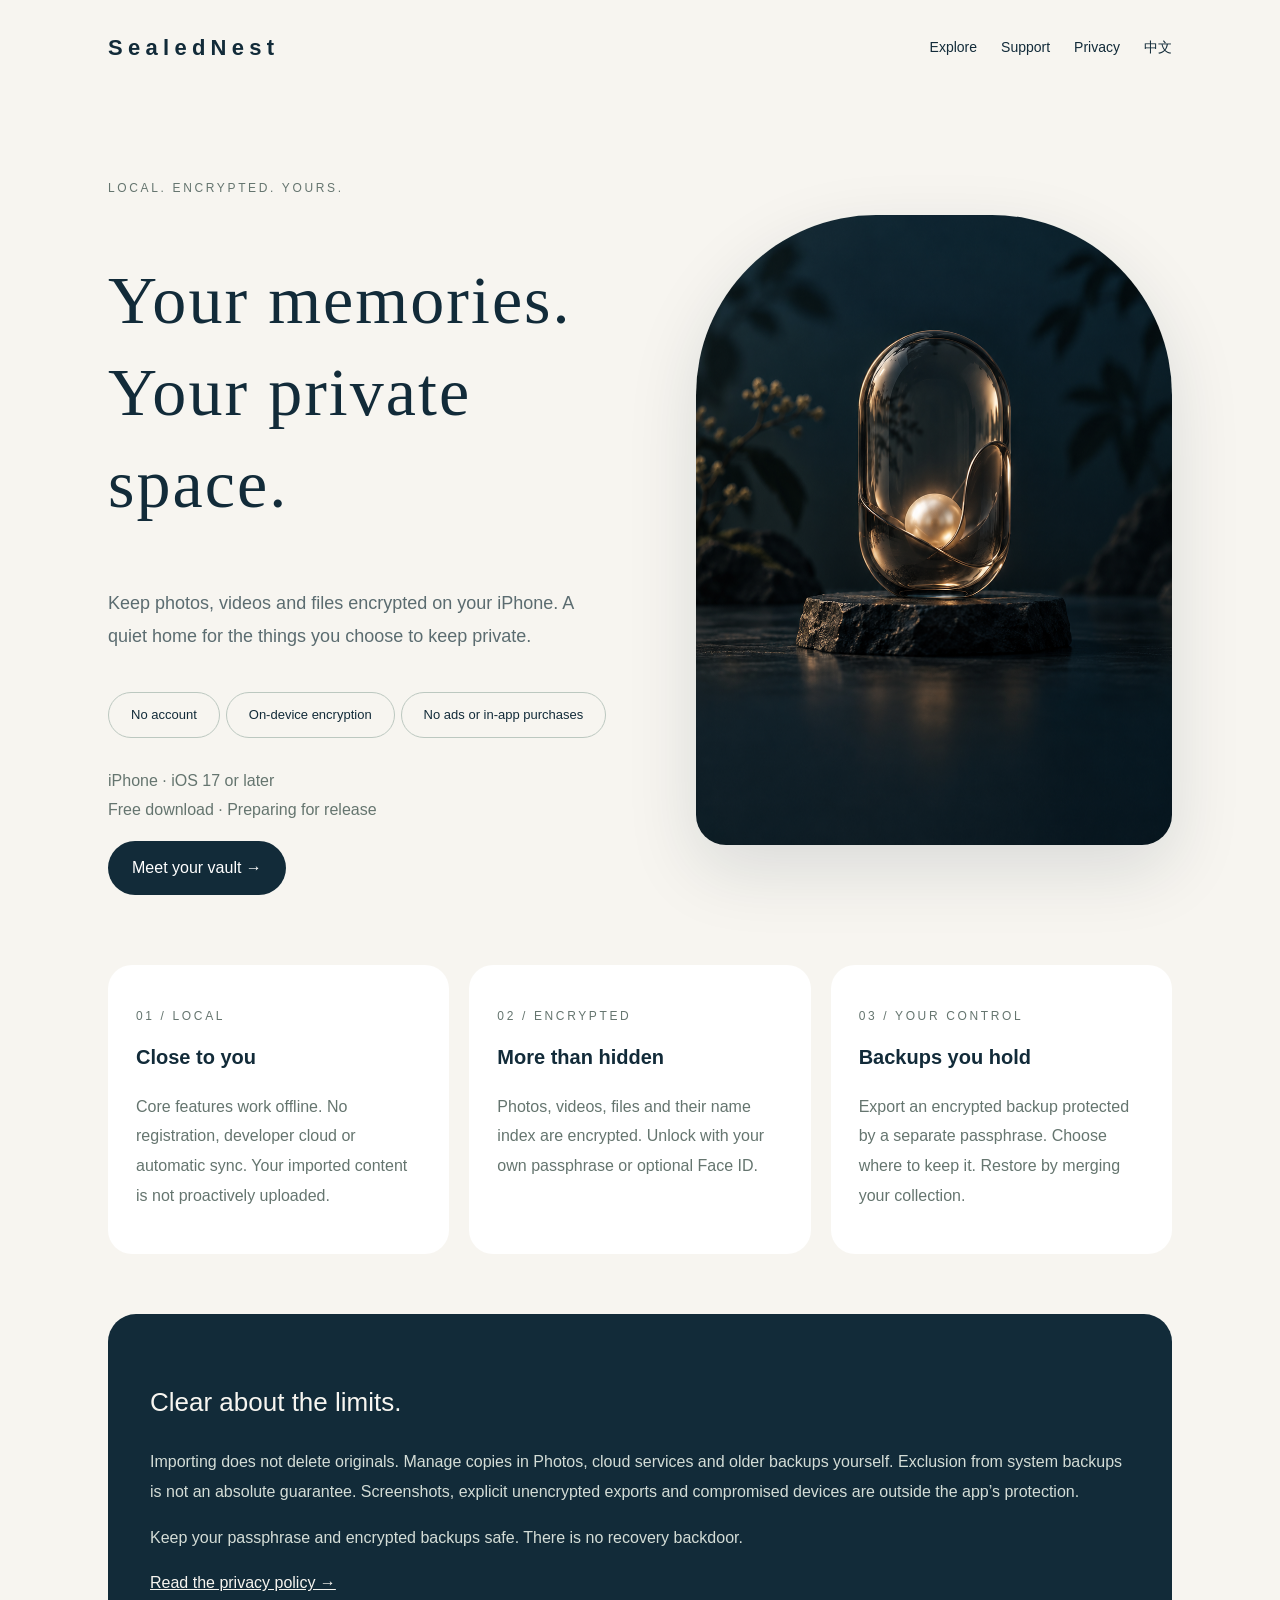
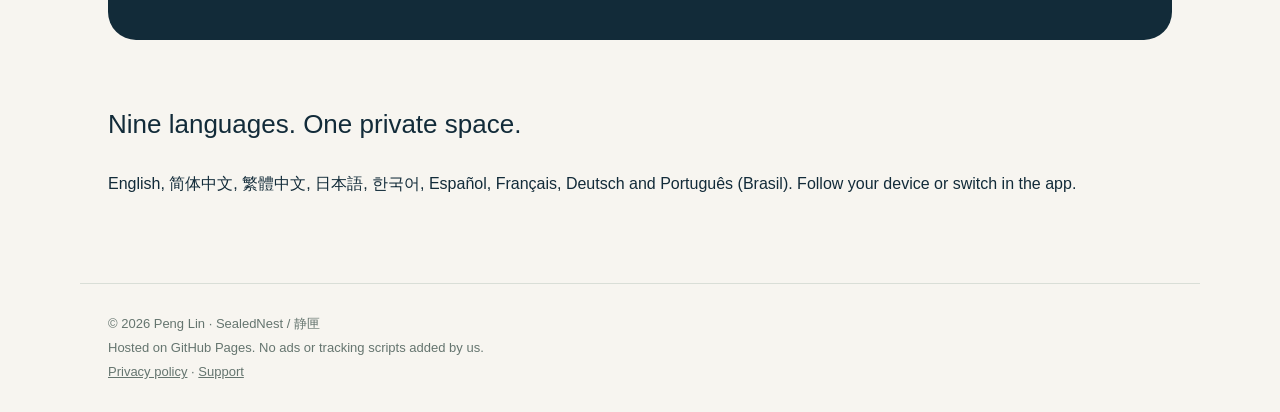
==== en.html @ fc1944a8 "Add SealedNest English marketing and support pages" ====
<!doctype html><html lang="en"><head><meta charset="utf-8"><meta name="viewport" content="width=device-width, initial-scale=1"><meta name="color-scheme" content="light"><meta name="description" content="SealedNest encrypts photos, videos and files on your iPhone. No account. Offline core features. Free, with no ads or in-app purchases."><link rel="stylesheet" href="style.css"><title>Photo & File Vault · SealedNest</title></head><body><header><a href="en.html" style="text-decoration:none"><strong>SealedNest</strong></a><nav><a href="en.html">Explore</a><a href="support-en.html">Support</a><a href="privacy-en.html">Privacy</a><a href="index.html" lang="zh-CN">中文</a></nav></header><main><section class="hero"><div><p class="eyebrow">LOCAL. ENCRYPTED. YOURS.</p><h1>Your memories.<br>Your private space.</h1><p class="lead">Keep photos, videos and files encrypted on your iPhone. A quiet home for the things you choose to keep private.</p><span class="pill">No account</span><span class="pill">On-device encryption</span><span class="pill">No ads or in-app purchases</span><p class="muted">iPhone · iOS 17 or later<br>Free download · Preparing for release</p><a class="button" href="support-en.html">Meet your vault →</a></div><img class="art" src="welcome.png" alt="A warm pearl sheltered in a smoky glass vault"></section><section class="cards"><article class="card"><p class="eyebrow">01 / LOCAL</p><b>Close to you</b><p>Core features work offline. No registration, developer cloud or automatic sync. Your imported content is not proactively uploaded.</p></article><article class="card"><p class="eyebrow">02 / ENCRYPTED</p><b>More than hidden</b><p>Photos, videos, files and their name index are encrypted. Unlock with your own passphrase or optional Face ID.</p></article><article class="card"><p class="eyebrow">03 / YOUR CONTROL</p><b>Backups you hold</b><p>Export an encrypted backup protected by a separate passphrase. Choose where to keep it. Restore by merging your collection.</p></article></section><section class="band"><h2>Clear about the limits.</h2><p>Importing does not delete originals. Manage copies in Photos, cloud services and older backups yourself. Exclusion from system backups is not an absolute guarantee. Screenshots, explicit unencrypted exports and compromised devices are outside the app’s protection.</p><p>Keep your passphrase and encrypted backups safe. There is no recovery backdoor.</p><a href="privacy-en.html">Read the privacy policy →</a></section><section><h2>Nine languages. One private space.</h2><p>English, 简体中文, 繁體中文, 日本語, 한국어, Español, Français, Deutsch and Português (Brasil). Follow your device or switch in the app.</p></section></main><footer>© 2026 Peng Lin · SealedNest / 静匣<br>Hosted on GitHub Pages. No ads or tracking scripts added by us.<br><a href="privacy-en.html">Privacy policy</a> · <a href="support-en.html">Support</a></footer></body></html>
---- style.css ----
*{box-sizing:border-box}body{margin:0;background:#f7f5f0;color:#122b39;font-family:-apple-system,BlinkMacSystemFont,"PingFang SC",sans-serif;line-height:1.85}a{color:inherit}header,main,footer{max-width:1120px;margin:auto;padding:28px}header{display:flex;justify-content:space-between;align-items:center}header strong{letter-spacing:.24em;font-size:22px}nav{display:flex;gap:24px;font-size:14px}nav a{text-decoration:none}.hero{display:grid;grid-template-columns:1.1fr 1fr;gap:64px;align-items:center;padding:40px 0 70px}.eyebrow{font-size:12px;letter-spacing:.22em;color:#65756f}h1{font-family:serif;font-size:clamp(40px,6vw,68px);font-weight:500;line-height:1.35;letter-spacing:.03em}h2{font-weight:500;font-size:26px}.lead{font-size:18px;color:#5b6c70;max-width:480px}.art{width:100%;max-height:630px;object-fit:cover;border-radius:180px 180px 30px 30px;box-shadow:0 24px 70px #122b3920}.pill{display:inline-block;border:1px solid #bcc8c0;border-radius:100px;padding:10px 22px;margin:20px 6px 12px 0;font-size:13px}.cards{display:grid;grid-template-columns:repeat(3,1fr);gap:20px}.card{background:white;border-radius:24px;padding:28px}.card b{font-size:20px}.card p,.muted{color:#65756f}.band{background:#122b39;color:#f7f5f0;padding:42px;border-radius:28px;margin:60px 0}.band p{color:#d4ddd7}.document{max-width:790px;margin:auto}.document h1{font-size:40px}.document p{white-space:pre-line}footer{border-top:1px solid #d9ded7;color:#65756f;font-size:13px;margin-top:40px}button,.button{background:#122b39;color:white;border-radius:100px;padding:12px 24px;border:0;text-decoration:none;display:inline-block}.icon{width:54px;border-radius:15px;vertical-align:middle;margin-right:16px}li{margin-bottom:12px}@media(max-width:700px){header,main,footer{padding:22px}.hero{grid-template-columns:1fr;gap:22px;padding-top:12px}.art{max-height:430px}.cards{grid-template-columns:1fr}nav{gap:12px}.band{padding:26px}h1{font-size:44px}}
@media(max-width:700px){header{flex-wrap:wrap;gap:16px}header strong{letter-spacing:.06em}nav{flex-wrap:wrap}}
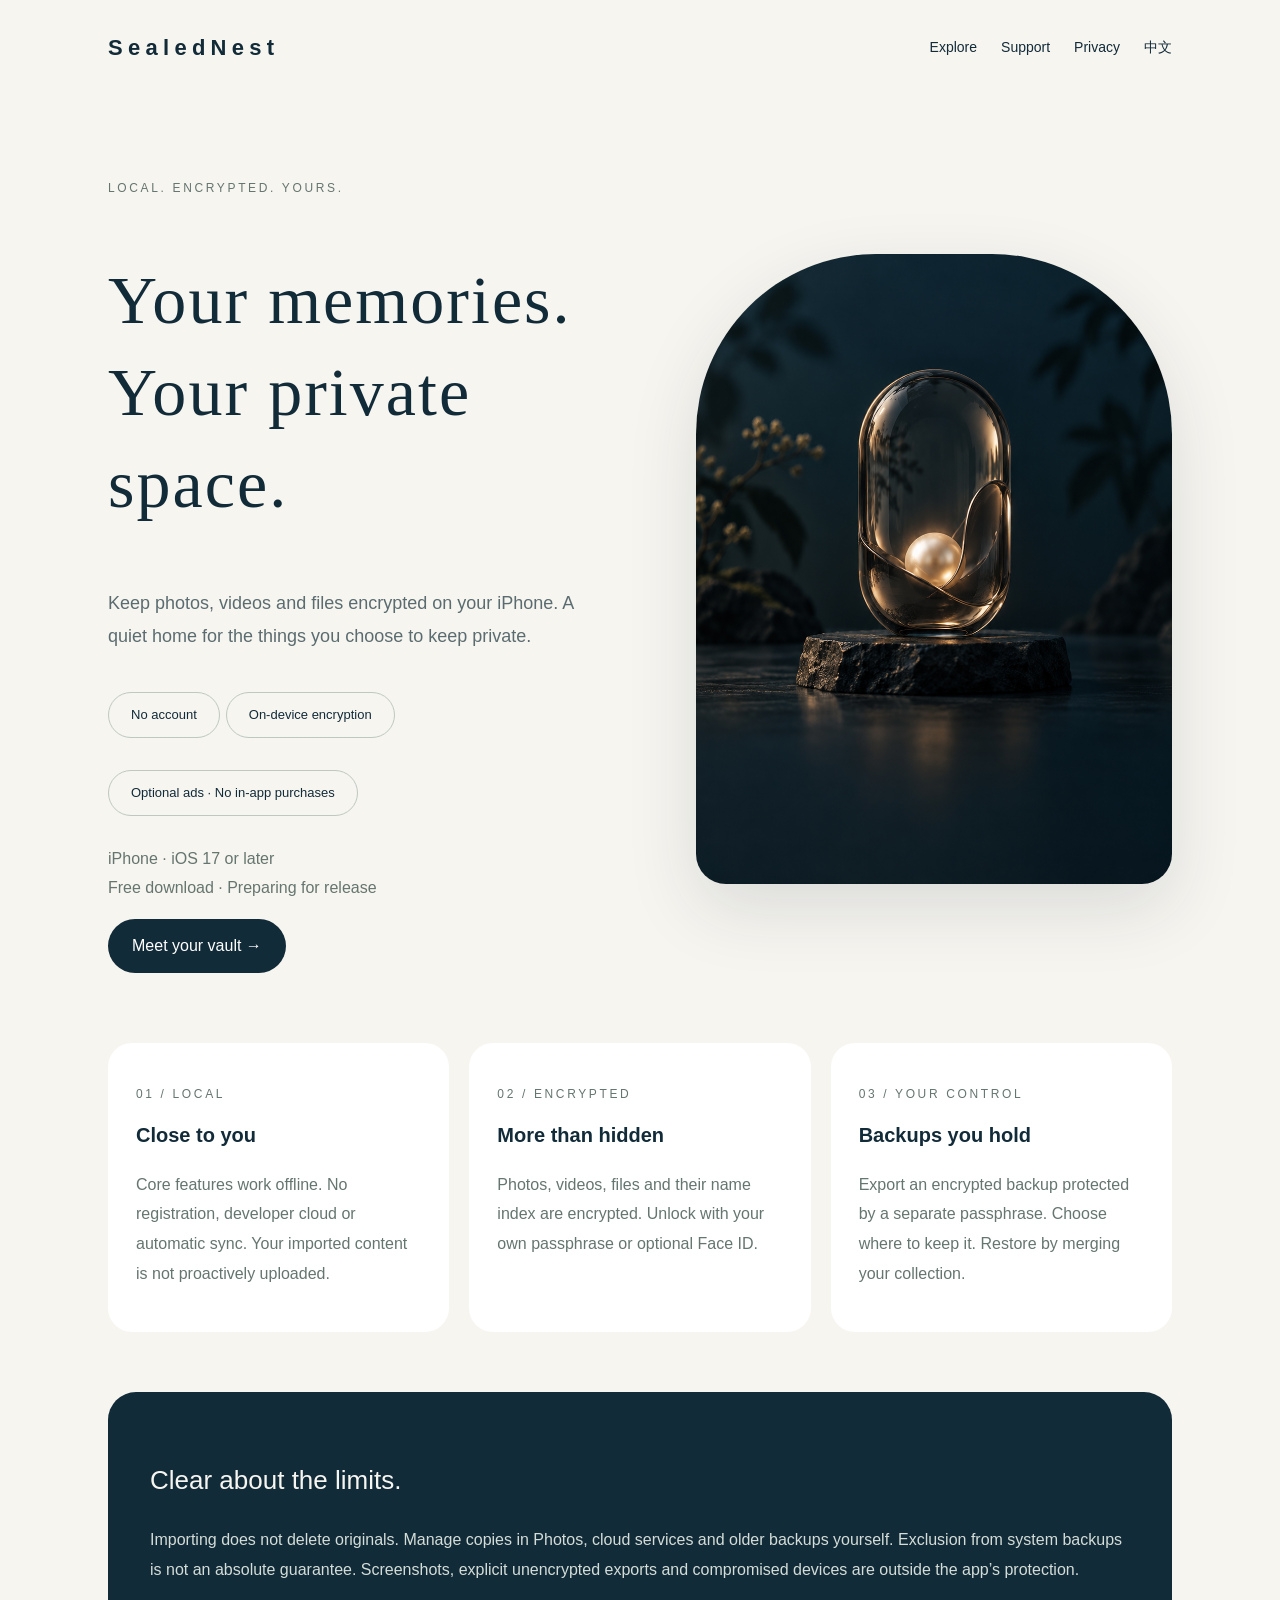
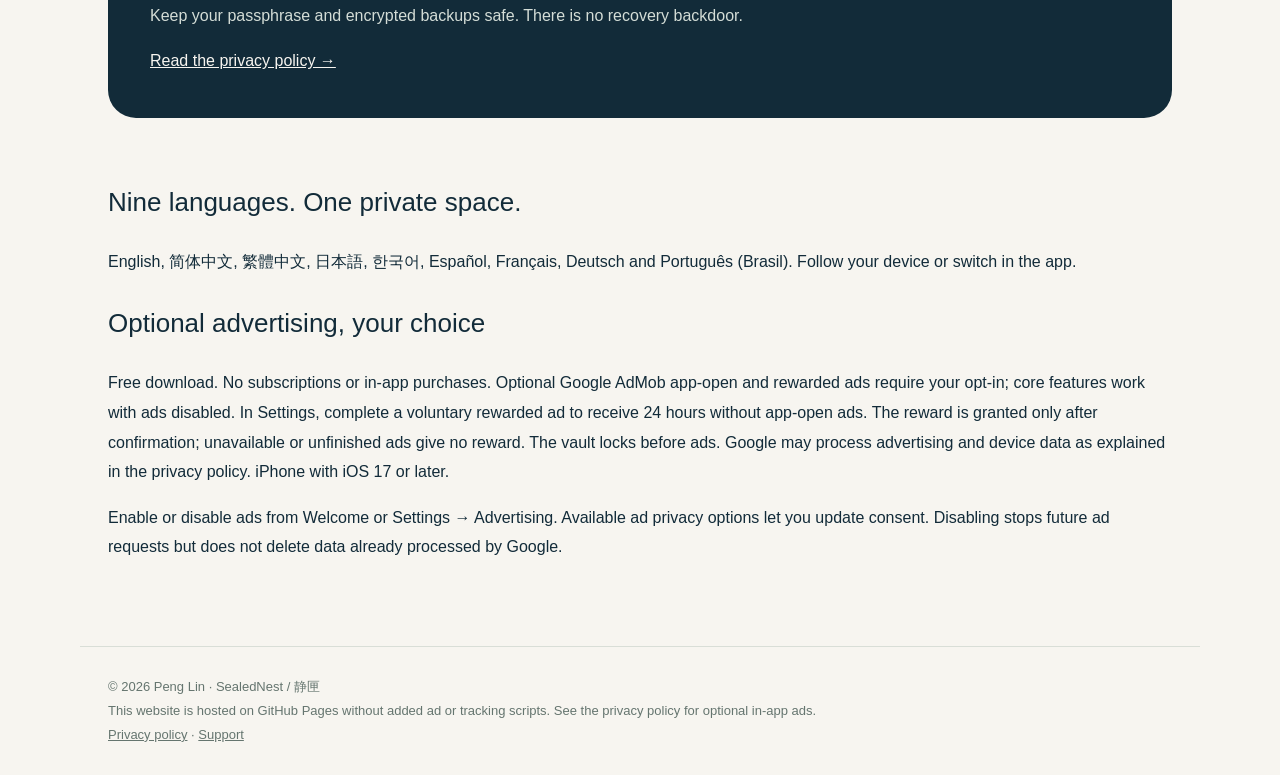
==== commit 41ace47a: "Update optional advertising and privacy disclosures" ====
--- a/en.html
+++ b/en.html
@@ -1 +1 @@
-<!doctype html><html lang="en"><head><meta charset="utf-8"><meta name="viewport" content="width=device-width, initial-scale=1"><meta name="color-scheme" content="light"><meta name="description" content="SealedNest encrypts photos, videos and files on your iPhone. No account. Offline core features. Free, with no ads or in-app purchases."><link rel="stylesheet" href="style.css"><title>Photo & File Vault · SealedNest</title></head><body><header><a href="en.html" style="text-decoration:none"><strong>SealedNest</strong></a><nav><a href="en.html">Explore</a><a href="support-en.html">Support</a><a href="privacy-en.html">Privacy</a><a href="index.html" lang="zh-CN">中文</a></nav></header><main><section class="hero"><div><p class="eyebrow">LOCAL. ENCRYPTED. YOURS.</p><h1>Your memories.<br>Your private space.</h1><p class="lead">Keep photos, videos and files encrypted on your iPhone. A quiet home for the things you choose to keep private.</p><span class="pill">No account</span><span class="pill">On-device encryption</span><span class="pill">No ads or in-app purchases</span><p class="muted">iPhone · iOS 17 or later<br>Free download · Preparing for release</p><a class="button" href="support-en.html">Meet your vault →</a></div><img class="art" src="welcome.png" alt="A warm pearl sheltered in a smoky glass vault"></section><section class="cards"><article class="card"><p class="eyebrow">01 / LOCAL</p><b>Close to you</b><p>Core features work offline. No registration, developer cloud or automatic sync. Your imported content is not proactively uploaded.</p></article><article class="card"><p class="eyebrow">02 / ENCRYPTED</p><b>More than hidden</b><p>Photos, videos, files and their name index are encrypted. Unlock with your own passphrase or optional Face ID.</p></article><article class="card"><p class="eyebrow">03 / YOUR CONTROL</p><b>Backups you hold</b><p>Export an encrypted backup protected by a separate passphrase. Choose where to keep it. Restore by merging your collection.</p></article></section><section class="band"><h2>Clear about the limits.</h2><p>Importing does not delete originals. Manage copies in Photos, cloud services and older backups yourself. Exclusion from system backups is not an absolute guarantee. Screenshots, explicit unencrypted exports and compromised devices are outside the app’s protection.</p><p>Keep your passphrase and encrypted backups safe. There is no recovery backdoor.</p><a href="privacy-en.html">Read the privacy policy →</a></section><section><h2>Nine languages. One private space.</h2><p>English, 简体中文, 繁體中文, 日本語, 한국어, Español, Français, Deutsch and Português (Brasil). Follow your device or switch in the app.</p></section></main><footer>© 2026 Peng Lin · SealedNest / 静匣<br>Hosted on GitHub Pages. No ads or tracking scripts added by us.<br><a href="privacy-en.html">Privacy policy</a> · <a href="support-en.html">Support</a></footer></body></html>+<!doctype html><html lang="en"><head><meta charset="utf-8"><meta name="viewport" content="width=device-width, initial-scale=1"><meta name="color-scheme" content="light"><meta name="description" content="SealedNest encrypts photos, videos and files on your iPhone. No account. Offline core features. Free, with optional ads and no in-app purchases."><link rel="stylesheet" href="style.css"><title>Photo & File Vault · SealedNest</title></head><body><header><a href="en.html" style="text-decoration:none"><strong>SealedNest</strong></a><nav><a href="en.html">Explore</a><a href="support-en.html">Support</a><a href="privacy-en.html">Privacy</a><a href="index.html" lang="zh-CN">中文</a></nav></header><main><section class="hero"><div><p class="eyebrow">LOCAL. ENCRYPTED. YOURS.</p><h1>Your memories.<br>Your private space.</h1><p class="lead">Keep photos, videos and files encrypted on your iPhone. A quiet home for the things you choose to keep private.</p><span class="pill">No account</span><span class="pill">On-device encryption</span><span class="pill">Optional ads · No in-app purchases</span><p class="muted">iPhone · iOS 17 or later<br>Free download · Preparing for release</p><a class="button" href="support-en.html">Meet your vault →</a></div><img class="art" src="welcome.png" alt="A warm pearl sheltered in a smoky glass vault"></section><section class="cards"><article class="card"><p class="eyebrow">01 / LOCAL</p><b>Close to you</b><p>Core features work offline. No registration, developer cloud or automatic sync. Your imported content is not proactively uploaded.</p></article><article class="card"><p class="eyebrow">02 / ENCRYPTED</p><b>More than hidden</b><p>Photos, videos, files and their name index are encrypted. Unlock with your own passphrase or optional Face ID.</p></article><article class="card"><p class="eyebrow">03 / YOUR CONTROL</p><b>Backups you hold</b><p>Export an encrypted backup protected by a separate passphrase. Choose where to keep it. Restore by merging your collection.</p></article></section><section class="band"><h2>Clear about the limits.</h2><p>Importing does not delete originals. Manage copies in Photos, cloud services and older backups yourself. Exclusion from system backups is not an absolute guarantee. Screenshots, explicit unencrypted exports and compromised devices are outside the app’s protection.</p><p>Keep your passphrase and encrypted backups safe. There is no recovery backdoor.</p><a href="privacy-en.html">Read the privacy policy →</a></section><section><h2>Nine languages. One private space.</h2><p>English, 简体中文, 繁體中文, 日本語, 한국어, Español, Français, Deutsch and Português (Brasil). Follow your device or switch in the app.</p></section><section><h2>Optional advertising, your choice</h2><p>Free download. No subscriptions or in-app purchases. Optional Google AdMob app-open and rewarded ads require your opt-in; core features work with ads disabled. In Settings, complete a voluntary rewarded ad to receive 24 hours without app-open ads. The reward is granted only after confirmation; unavailable or unfinished ads give no reward. The vault locks before ads. Google may process advertising and device data as explained in the privacy policy. iPhone with iOS 17 or later.</p><p>Enable or disable ads from Welcome or Settings → Advertising. Available ad privacy options let you update consent. Disabling stops future ad requests but does not delete data already processed by Google.</p></section></main><footer>© 2026 Peng Lin · SealedNest / 静匣<br>This website is hosted on GitHub Pages without added ad or tracking scripts. See the privacy policy for optional in-app ads.<br><a href="privacy-en.html">Privacy policy</a> · <a href="support-en.html">Support</a></footer></body></html>
